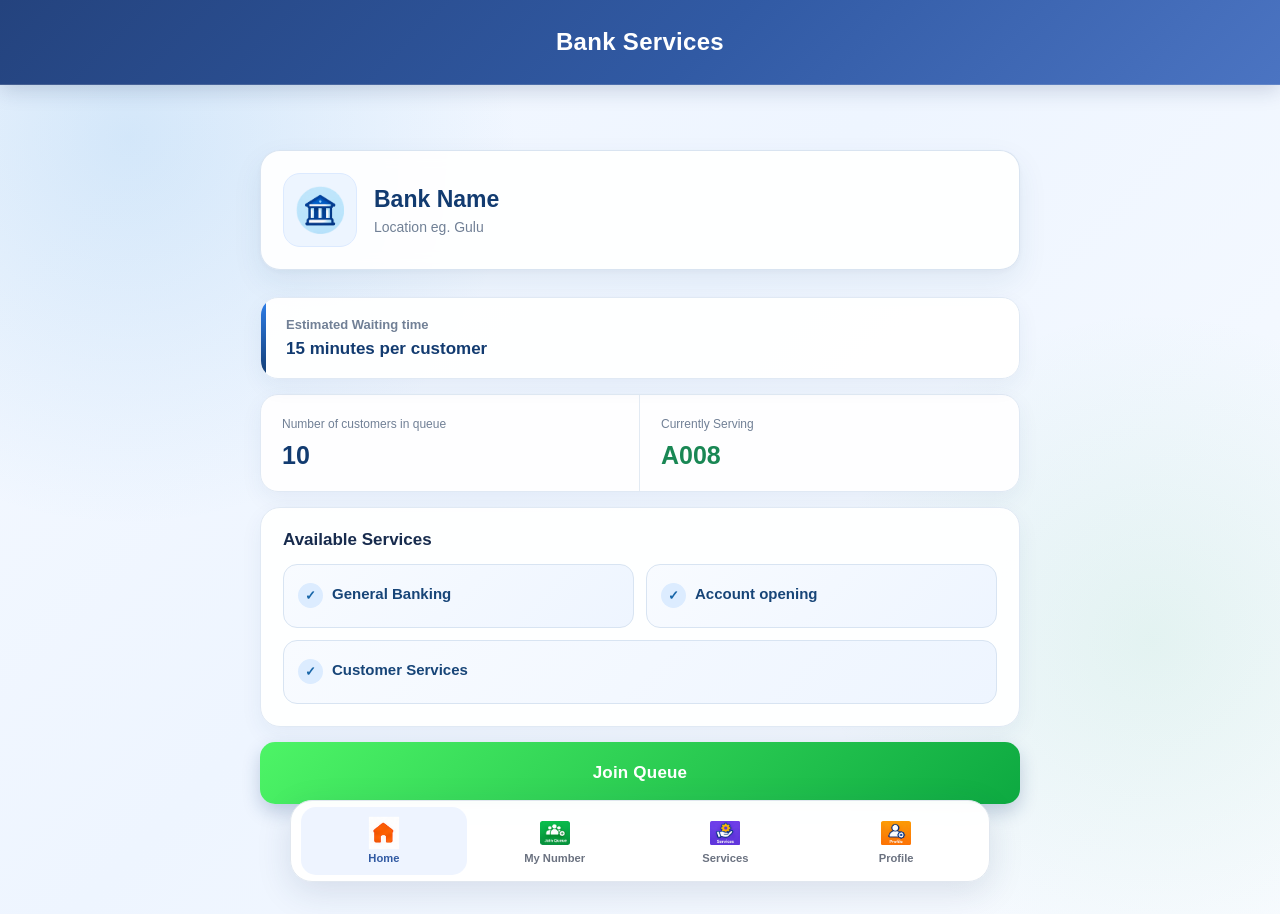
==== HTML/bank_services.html @ 8c852542 "Add files via upload" ====
<!DOCTYPE html>
<html lang="en">
<head>
    <meta charset="UTF-8">
    <meta name="viewport" content="width=device-width, initial-scale=1.0">
    <title>Bank Services</title>
    <link rel="stylesheet" href="../CSS/home.css">
    <link rel="stylesheet" href="../CSS/bank_services.css">
</head>
<body>
    <header class="header">
        
        <div class="logo-text">
            <!-- <img src="../images/app-images/back.png" alt="Back"> -->
            <h2>Bank Services</h2>
        </div>
        

    </header>

    <section class="bank_name">
        <div class="bank_details">
            <img src="../images/app-images/banks.png" alt="Bank logo">
            <div>
                <h2>Bank Name</h2>
                <p>Location eg. Gulu</p>
            </div>
            
        </div>
        
    </section>
    <section class="bank_info">
        <form action="#" method="get">
            <div>
                <p>Estimated Waiting time</p>
                <label for="waiting time" name = "waiting_time">15 minutes per customer</label> 
            </div>
            <div class="queue_info">
                <div>
                    <p>Number of customers in queue</p>
                    <label for="customers_in_queue" name = "customers_in_queue">10</label>
                </div>
                <div>
                    <p>Currently Serving</p>
                    <label for="currently_serving" name = "currently_serving">A008</label>

                </div>
            </div>
            <div class="available_services">
                <label for="Available Services">
                    Available Services
                </label>
                <a href="">
                    <button type="button" class="service_offered" name="service_offered">General Banking</button>
                </a>
                <a href="">
                    <button type="button" class="service_offered" name="service_offered">Account opening</button>
                </a>
                <a href="">
                    <button type="button" class="service_offered" name="service_offered">Customer Services</button>
                </a>
                
                
                
            </div>
            <button type="button" class="join_queue">Join Queue</button>

            
        </form>
        
    </section>
    
    
    <footer class="footer_items">
        <a href="home.html">
            <div>
                <img src="../images/app-images/home.png" alt="home">
                <label for="home">Home</label>
            </div>
        </a>
        
        <a href="#">
            <div>
                <img src="../images/app-images/join_queue.png" alt="My number">
                <label for="home">My Number</label>
            </div>
        </a>
        <a href="service_choice.html">
            <div>
                <img src="../images/app-images/services.png" alt="Services">
                <label for="home">Services</label>
            </div>
        </a>
        
        <a href="#">
            <div>
                <img src="../images/app-images/user_profile.png" alt="Profile">
                <label for="home">Profile</label>
            </div>

        </a>
    </footer>

</body>
</html>
---- CSS/home.css ----
```css
/* =====================================================
   SMARTQUEUE UGANDA - HOME PAGE
   RESPONSIVE MOBILE + TABLET + DESKTOP
   ===================================================== */


/* =====================================================
   GENERAL RESET
   ===================================================== */

* {
    margin: 0;
    padding: 0;
    box-sizing: border-box;
}

html {
    scroll-behavior: smooth;
    width: 100%;
    overflow-x: hidden;
}

body {
    width: 100%;
    min-height: 100vh;

    font-family:
        Georgia,
        "Times New Roman",
        Times,
        serif;

    background:
        linear-gradient(
            180deg,
            #f8fafc 0%,
            #eef4fc 100%
        );

    color: #1f2937;

    /*
       IMPORTANT:
       The header is fixed, so the body must
       reserve space for it.
    */
    padding-top: 105px;

    /*
       Space for the fixed footer.
    */
    padding-bottom: 125px;

    overflow-x: hidden;
}


/* =====================================================
   HEADER
   ===================================================== */

.header {
    position: fixed;

    top: 0;
    left: 0;

    width: 100%;
    height: 82px;

    display: flex;
    align-items: center;

    padding:
        0 6%;

    gap: 15px;

    background:
        linear-gradient(
            135deg,
            #24437e 0%,
            #315aa4 55%,
            #4b74c2 100%
        );

    border-bottom:
        1px solid
        rgba(255, 255, 255, 0.15);

    box-shadow:
        0 5px 20px
        rgba(20, 45, 90, 0.18);

    z-index: 9999;
}


/* Header logo */

.header > img {
    width: 48px;
    height: 48px;

    object-fit: contain;

    flex-shrink: 0;

    filter:
        drop-shadow(
            0 3px 6px
            rgba(0, 0, 0, 0.2)
        );
}


/* Header title */

.header .logo-text {
    flex: 1;

    display: flex;
    align-items: center;
    justify-content: center;

    min-width: 0;
}


/* Header title text */

.header .logo-text h2 {
    margin: 0;

    color: #ffffff;

    font-size:
        clamp(
            1.1rem,
            2vw,
            1.5rem
        );

    font-weight: 700;

    letter-spacing: 0.3px;

    text-align: center;

    white-space: nowrap;
}


/* =====================================================
   GREETING SECTION
   ===================================================== */

.greeting {
    width: 90%;
    max-width: 1100px;

    /*
       IMPORTANT:
       Do NOT use a large margin-top here.
       The body padding already creates space
       below the fixed header.
    */
    margin:
        10px auto 35px;

    padding: 0;
}


/* Greeting heading */

.greeting h1 {
    margin: 0 0 10px;

    color: #172033;

    font-size:
        clamp(
            1.7rem,
            4vw,
            2.5rem
        );

    font-weight: 700;

    line-height: 1.2;
}


/* Greeting paragraph */

.greeting p {
    margin: 0;

    color: #6b7280;

    font-size:
        clamp(
            0.95rem,
            2vw,
            1.2rem
        );

    line-height: 1.6;
}


/* =====================================================
   MAIN SERVICES
   ===================================================== */

.services {
    width: 90%;
    max-width: 1100px;

    margin:
        0 auto 45px;

    display: grid;

    grid-template-columns:
        repeat(2, 1fr);

    gap: 20px;
}


/* Service card */

.services > div {
    min-height: 175px;

    display: flex;

    align-items: center;
    justify-content: center;

    padding: 18px;

    background:
        linear-gradient(
            135deg,
            #ffffff,
            #f7faff
        );

    border:
        1px solid #e0e7f1;

    border-radius: 18px;

    box-shadow:
        0 6px 20px
        rgba(31, 55, 95, 0.07);

    transition:
        transform 0.25s ease,
        box-shadow 0.25s ease,
        border-color 0.25s ease;
}


/* Service link */

.services a {
    width: 100%;
    height: 100%;

    display: flex;

    align-items: center;
    justify-content: center;

    text-decoration: none;
}


/* Service image */

.services img {
    width: 100%;
    max-width: 210px;

    height: auto;

    display: block;

    object-fit: contain;

    transition:
        transform 0.25s ease;
}


/* Hover */

.services > div:hover {
    transform:
        translateY(-5px);

    border-color:
        #4775c5;

    box-shadow:
        0 13px 30px
        rgba(31, 55, 95, 0.12);
}

.services > div:hover img {
    transform:
        scale(1.05);
}


/* Click */

.services > div:active {
    transform:
        scale(0.98);
}


/* =====================================================
   POPULAR SERVICES TITLE
   ===================================================== */

body > h2 {
    width: 90%;
    max-width: 1100px;

    margin:
        0 auto 20px;

    color: #172033;

    font-size:
        clamp(
            1.25rem,
            3vw,
            1.7rem
        );

    font-weight: 700;
}


/* =====================================================
   POPULAR SERVICES
   ===================================================== */

.popular.Services {
    width: 90%;
    max-width: 1100px;

    margin:
        0 auto 45px;

    display: grid;

    grid-template-columns:
        repeat(4, 1fr);

    gap: 20px;
}


/* Popular service card */

.popular.Services .service1 {
    min-height: 190px;

    display: flex;

    flex-direction: column;

    align-items: center;
    justify-content: center;

    padding: 16px;

    background: #ffffff;

    border:
        1px solid #e1e7f0;

    border-radius: 18px;

    box-shadow:
        0 6px 18px
        rgba(31, 55, 95, 0.06);

    transition:
        transform 0.25s ease,
        box-shadow 0.25s ease,
        border-color 0.25s ease;
}


/* Popular service link */

.popular.Services .service1 a {
    width: 100%;

    display: flex;

    align-items: center;
    justify-content: center;

    text-decoration: none;
}


/* Popular service image */

.popular.Services .service1 img {
    width: 100%;

    max-width: 145px;

    height: 115px;

    object-fit: contain;

    transition:
        transform 0.25s ease;
}


/* Popular service label */

.popular.Services .service1 label {
    display: block;

    margin-top: 10px;

    color: #1f2937;

    font-size: 0.95rem;

    font-weight: 600;

    line-height: 1.3;

    text-align: center;
}


/* Popular service hover */

.popular.Services .service1:hover {
    transform:
        translateY(-5px);

    border-color:
        #4775c5;

    box-shadow:
        0 13px 28px
        rgba(31, 55, 95, 0.11);
}

.popular.Services .service1:hover img {
    transform:
        scale(1.06);
}

.popular.Services .service1:hover label {
    color: #315aa3;
}


/* =====================================================
   FOOTER NAVIGATION
   ===================================================== */

.footer_items {
    position: fixed;

    left: 50%;

    bottom: 18px;

    transform:
        translateX(-50%);

    width:
        min(700px, 92%);

    height: 82px;

    display: grid;

    grid-template-columns:
        repeat(4, 1fr);

    align-items: center;

    gap: 5px;

    padding:
        6px 10px;

    background:
        rgba(
            255,
            255,
            255,
            0.97
        );

    border:
        1px solid #e1e7ef;

    border-radius: 22px;

    box-shadow:
        0 10px 35px
        rgba(31, 55, 95, 0.13);

    backdrop-filter:
        blur(15px);

    -webkit-backdrop-filter:
        blur(15px);

    z-index: 9999;
}


/* Footer links */

.footer_items > a {
    width: 100%;
    height: 68px;

    display: flex;

    align-items: center;
    justify-content: center;

    text-decoration: none;

    color: #6b7280;
}


/* Footer item */

.footer_items > a > div {
    width: 100%;
    height: 100%;

    display: flex;

    flex-direction: column;

    align-items: center;
    justify-content: center;

    gap: 4px;

    border-radius: 15px;

    transition:
        background 0.25s ease,
        transform 0.25s ease;
}


/* Footer icons */

.footer_items img {
    width: 30px;
    height: 30px;

    object-fit: contain;

    transition:
        transform 0.25s ease;
}


/* Footer labels */

.footer_items label {
    color: #6b7280;

    font-size: 0.7rem;

    font-weight: 600;

    text-align: center;

    white-space: nowrap;
}


/* Footer hover */

.footer_items > a:hover > div {
    background: #f0f5ff;

    transform:
        translateY(-3px);
}

.footer_items > a:hover img {
    transform:
        scale(1.1);
}

.footer_items > a:hover label {
    color: #315aa3;
}


/* Active Home */

.footer_items > a:first-child > div {
    background: #eef4ff;
}

.footer_items > a:first-child label {
    color: #315aa3;

    font-weight: 700;
}

.footer_items > a:first-child img {
    transform:
        scale(1.08);
}


/* =====================================================
   TABLET
   ===================================================== */

@media (min-width: 600px)
       and (max-width: 899px) {

    body {
        padding-top: 100px;
        padding-bottom: 115px;
    }


    .header {
        height: 78px;

        padding:
            0 5%;
    }


    .greeting {
        margin-top: 5px;
    }


    .services {
        grid-template-columns:
            repeat(2, 1fr);

        gap: 20px;
    }


    .services > div {
        min-height: 200px;
    }


    .popular.Services {
        grid-template-columns:
            repeat(2, 1fr);
    }


    .footer_items {
        bottom: 10px;
    }
}


/* =====================================================
   DESKTOP
   ===================================================== */

@media (min-width: 900px) {

    body {
        padding-top: 115px;
        padding-bottom: 125px;
    }


    .header {
        height: 85px;

        padding:
            0 8%;
    }


    .header > img {
        width: 52px;
        height: 52px;
    }


    .greeting {
        margin-top: 5px;

        margin-bottom: 38px;
    }


    .greeting h1 {
        font-size: 2.4rem;
    }


    .services {
        grid-template-columns:
            repeat(4, 1fr);

        gap: 24px;

        margin-bottom: 50px;
    }


    .services > div {
        min-height: 225px;

        padding: 22px;
    }


    .services img {
        max-width: 190px;
    }


    .popular.Services {
        grid-template-columns:
            repeat(4, 1fr);

        gap: 22px;
    }


    .popular.Services .service1 {
        min-height: 205px;
    }
}


/* =====================================================
   LARGE DESKTOP
   ===================================================== */

@media (min-width: 1200px) {

    .greeting,
    .services,
    body > h2,
    .popular.Services {
        max-width: 1150px;
    }


    .greeting {
        margin-top: 5px;
    }


    .services {
        gap: 28px;
    }


    .services > div {
        min-height: 245px;
    }


    .popular.Services {
        gap: 25px;
    }


    .popular.Services .service1 {
        min-height: 215px;
    }
}


/* =====================================================
   MOBILE
   ===================================================== */

@media (max-width: 599px) {

    body {
        padding-top: 86px;
        padding-bottom: 92px;
    }


    /* Header */

    .header {
        height: 68px;

        padding:
            0 5%;
    }


    .header > img {
        width: 42px;
        height: 42px;
    }


    .header .logo-text h2 {
        font-size: 1.05rem;
    }


    /* Greeting */

    .greeting {
        width: 90%;

        margin:
            5px auto 25px;
    }


    .greeting h1 {
        font-size: 1.55rem;

        margin-bottom: 8px;
    }


    .greeting p {
        font-size: 0.92rem;

        line-height: 1.5;
    }


    /* Main services */

    .services {
        width: 90%;

        grid-template-columns:
            repeat(2, 1fr);

        gap: 14px;

        margin-bottom: 35px;
    }


    .services > div {
        min-height: 145px;

        padding: 10px;

        border-radius: 15px;
    }


    .services img {
        max-width: 130px;
    }


    /* Popular title */

    body > h2 {
        width: 90%;

        margin:
            0 auto 15px;

        font-size: 1.25rem;
    }


    /* Popular services */

    .popular.Services {
        width: 90%;

        grid-template-columns:
            repeat(2, 1fr);

        gap: 13px;

        margin-bottom: 30px;
    }


    .popular.Services .service1 {
        min-height: 150px;

        padding: 10px;

        border-radius: 15px;
    }


    .popular.Services .service1 img {
        max-width: 110px;

        height: 85px;
    }


    .popular.Services .service1 label {
        margin-top: 7px;

        font-size: 0.8rem;
    }


    /* Footer */

    .footer_items {
        bottom: 0;

        width: 100%;

        height: 76px;

        padding:
            5px 3px;

        border-radius:
            20px 20px 0 0;
    }


    .footer_items > a {
        height: 66px;
    }


    .footer_items img {
        width: 28px;
        height: 28px;
    }


    .footer_items label {
        font-size: 0.62rem;
    }
}


/* =====================================================
   VERY SMALL PHONES
   ===================================================== */

@media (max-width: 380px) {

    .greeting h1 {
        font-size: 1.4rem;
    }


    .greeting p {
        font-size: 0.85rem;
    }


    .services {
        gap: 11px;
    }


    .services > div {
        min-height: 125px;

        padding: 7px;
    }


    .services img {
        max-width: 110px;
    }


    .popular.Services {
        gap: 10px;
    }


    .popular.Services .service1 {
        min-height: 135px;

        padding: 7px;
    }


    .popular.Services .service1 img {
        max-width: 95px;

        height: 75px;
    }


    .popular.Services .service1 label {
        font-size: 0.72rem;
    }


    .footer_items img {
        width: 26px;
        height: 26px;
    }


    .footer_items label {
        font-size: 0.57rem;
    }
}
---- CSS/bank_services.css ----
/* =========================================================
   SMARTQUEUE UGANDA
   BANK SERVICES PAGE
   ---------------------------------------------------------
   NOTE:
   Header and footer are intentionally NOT styled here.
   ========================================================= */


/* =========================================================
   GLOBAL RESET
   ========================================================= */

* {
    margin: 0;
    padding: 0;
    box-sizing: border-box;
}

html {
    scroll-behavior: smooth;
}

body {
    font-family: Arial, Helvetica, sans-serif;
    color: #172b4d;
    min-height: 100vh;

    /*
       Creative background:
       soft blue gradient + subtle radial highlights
    */

    background:
        radial-gradient(
            circle at 10% 15%,
            rgba(66, 153, 225, 0.18),
            transparent 28%
        ),
        radial-gradient(
            circle at 90% 70%,
            rgba(72, 187, 120, 0.10),
            transparent 25%
        ),
        linear-gradient(
            135deg,
            #f5f9ff 0%,
            #eef5ff 45%,
            #f8fbff 100%
        );

    padding-bottom: 30px;
}


/* =========================================================
   MAIN BANK SECTION
   ========================================================= */

.bank_name {
    width: 100%;
    padding: 25px 16px 10px;
}


/* =========================================================
   BANK DETAILS CARD
   ========================================================= */

.bank_details {
    width: 100%;
    max-width: 720px;
    margin: 0 auto;

    display: flex;
    align-items: center;
    gap: 17px;

    padding: 20px;

    background: rgba(255, 255, 255, 0.92);

    border: 1px solid rgba(213, 225, 240, 0.9);
    border-radius: 20px;

    box-shadow:
        0 12px 30px rgba(27, 72, 113, 0.08),
        0 2px 6px rgba(27, 72, 113, 0.04);

    backdrop-filter: blur(8px);
}


/* Bank logo */

.bank_details img {
    width: 68px;
    height: 68px;

    object-fit: contain;

    padding: 12px;

    background: #edf5ff;

    border: 1px solid #dceaff;

    border-radius: 17px;

    flex-shrink: 0;
}


/* Bank name */

.bank_details h2 {
    font-size: 21px;
    font-weight: 700;

    color: #123b70;

    margin-bottom: 6px;
}


/* Location */

.bank_details p {
    font-size: 14px;
    color: #718096;
}


/* =========================================================
   BANK INFORMATION SECTION
   ========================================================= */

.bank_info {
    width: 100%;
    padding: 10px 16px 25px;
}

.bank_info form {
    width: 100%;
    max-width: 720px;

    margin: 0 auto;

    display: flex;
    flex-direction: column;

    gap: 15px;
}


/* =========================================================
   GENERAL INFORMATION CARD
   ========================================================= */

.bank_info form > div:first-child {
    background: rgba(255, 255, 255, 0.94);

    padding: 19px 20px;

    border-radius: 18px;

    border: 1px solid #e0e9f4;

    box-shadow:
        0 8px 22px rgba(27, 72, 113, 0.06);

    position: relative;

    overflow: hidden;
}


/* Small decorative line */

.bank_info form > div:first-child::before {
    content: "";

    position: absolute;

    left: 0;
    top: 0;

    width: 5px;
    height: 100%;

    background: linear-gradient(
        to bottom,
        #2f80ed,
        #123b70
    );
}


/* Information title */

.bank_info form > div:first-child p {
    margin-bottom: 7px;

    font-size: 13px;
    font-weight: 600;

    color: #718096;

    padding-left: 5px;
}


/* Waiting time */

.bank_info form > div:first-child label {
    display: block;

    font-size: 17px;
    font-weight: 700;

    color: #123b70;

    padding-left: 5px;
}


/* =========================================================
   QUEUE INFORMATION
   ========================================================= */

.queue_info {
    display: grid;

    grid-template-columns: 1fr 1fr;

    background: rgba(255, 255, 255, 0.94);

    border: 1px solid #e0e9f4;

    border-radius: 18px;

    overflow: hidden;

    box-shadow:
        0 8px 22px rgba(27, 72, 113, 0.06);
}


/* Individual queue information */

.queue_info > div {
    padding: 19px 18px;

    position: relative;
}


/* Divider */

.queue_info > div:first-child {
    border-right: 1px solid #e2eaf3;
}


/* Queue titles */

.queue_info p {
    font-size: 12px;

    line-height: 1.4;

    color: #718096;

    margin-bottom: 8px;
}


/* Queue numbers */

.queue_info label {
    display: block;

    font-size: 23px;

    font-weight: 800;

    color: #123b70;
}


/* Currently serving special styling */

.queue_info > div:last-child label {
    color: #198754;
}


/* =========================================================
   AVAILABLE SERVICES
   ========================================================= */

.available_services {
    background: rgba(255, 255, 255, 0.96);

    padding: 20px;

    border-radius: 20px;

    border: 1px solid #e0e9f4;

    box-shadow:
        0 8px 22px rgba(27, 72, 113, 0.06);

    display: flex;

    flex-wrap: wrap;

    gap: 12px;
}


/* Available Services heading */

.available_services > label {
    width: 100%;

    display: block;

    font-size: 17px;

    font-weight: 700;

    color: #172b4d;

    margin-bottom: 2px;
}


/* =========================================================
   SERVICE BUTTONS
   ========================================================= */

.available_services a {
    /*
       Two buttons per row
    */

    flex: 1 1 calc(50% - 6px);

    min-width: 0;

    text-decoration: none;

    display: flex;
}


/* Service button */

.service_offered {
    width: 100%;

    min-height: 58px;

    padding: 12px 14px;

    border: 1px solid #d8e4f2;

    border-radius: 14px;

    background:
        linear-gradient(
            135deg,
            #f8fbff,
            #eef5ff
        );

    color: #174578;

    font-size: 14px;

    font-weight: 700;

    text-align: left;

    cursor: pointer;

    transition:
        transform 0.2s ease,
        box-shadow 0.2s ease,
        background 0.2s ease,
        border-color 0.2s ease;

    position: relative;

    overflow: hidden;
}


/* Small service indicator */

.service_offered::before {
    content: "✓";

    display: inline-flex;

    align-items: center;
    justify-content: center;

    width: 25px;
    height: 25px;

    margin-right: 9px;

    border-radius: 50%;

    background: #dcecff;

    color: #1765a8;

    font-size: 13px;

    font-weight: 800;

    vertical-align: middle;
}


/* Hover effect */

.service_offered:hover {
    transform: translateY(-2px);

    border-color: #8db9e8;

    background:
        linear-gradient(
            135deg,
            #eef6ff,
            #e4f0ff
        );

    box-shadow:
        0 7px 15px rgba(31, 92, 145, 0.10);
}


/* Click effect */

.service_offered:active {
    transform: scale(0.98);
}


/* Focus */

.service_offered:focus {
    outline: none;

    border-color: #2f80ed;

    box-shadow:
        0 0 0 3px rgba(47, 128, 237, 0.13);
}


/* =========================================================
   ODD NUMBER OF SERVICES
   ---------------------------------------------------------
   The last service expands to fill the remaining width.
   ========================================================= */

.available_services a:last-child:nth-child(odd) {
    flex-basis: 100%;
}


/*
   Because the heading label is the first child,
   this rule handles the actual service links correctly
   when there are 3, 5, 7... services.
*/

.available_services a:last-child {
    flex-grow: 1;
}


/* =========================================================
   JOIN QUEUE BUTTON
   ========================================================= */

.join_queue {
    width: 100%;

    min-height: 58px;

    border: none;

    border-radius: 15px;

    background:
        linear-gradient(
            135deg,
            #4df466,
            #0da941
        );

    color: #ffffff;

    font-size: 16px;

    font-weight: 700;

    letter-spacing: 0.2px;

    cursor: pointer;

    box-shadow:
        0 8px 18px rgba(18, 59, 112, 0.22);

    transition:
        transform 0.2s ease,
        box-shadow 0.2s ease,
        background 0.2s ease;
}


/* Join Queue hover */

.join_queue:hover {
    transform: translateY(-2px);

    background:
        linear-gradient(
            135deg,
            #0e315d,
            #174f8d
        );

    box-shadow:
        0 11px 23px rgba(18, 59, 112, 0.28);
}


/* Join Queue active */

.join_queue:active {
    transform: translateY(0);

    box-shadow:
        0 5px 12px rgba(18, 59, 112, 0.20);
}


/* =========================================================
   TABLET
   ========================================================= */

@media (min-width: 600px) {

    .bank_name {
        padding: 30px 25px 12px;
    }

    .bank_info {
        padding: 12px 25px 30px;
    }


    .bank_details {
        padding: 22px;
    }


    .bank_details img {
        width: 74px;
        height: 74px;
    }


    .bank_details h2 {
        font-size: 23px;
    }


    .queue_info > div {
        padding: 21px;
    }


    .queue_info label {
        font-size: 25px;
    }


    .service_offered {
        min-height: 62px;

        font-size: 15px;

    }
    .join_queue {
    
        margin-bottom: 50px;

       
    }
}


/* =========================================================
   DESKTOP
   ========================================================= */

@media (min-width: 900px) {

    .bank_name {

        padding-top: 35px;
    }


    .bank_info {
        padding-top: 15px;
    }


    .bank_details {
        max-width: 760px;
    }


    .bank_info form {
        max-width: 760px;
    }


    .available_services {
        padding: 22px;
    }


    .service_offered {
        min-height: 64px;

        font-size: 15px;
    }


    .join_queue {
        min-height: 62px;
        margin-bottom: 50px;

        font-size: 17px;
    }
}


/* =========================================================
   SMALL PHONES
   ========================================================= */

@media (max-width: 360px) {

    .bank_details {
        padding: 15px;
        gap: 12px;
    }


    .bank_details img {
        width: 55px;
        height: 55px;
    }


    .bank_details h2 {
        font-size: 18px;
    }


    .bank_details p {
        font-size: 12px;
    }


    .queue_info > div {
        padding: 15px 12px;
    }


    .queue_info p {
        font-size: 11px;
    }


    .queue_info label {
        font-size: 20px;
    }


    .available_services {
        padding: 16px;
        gap: 9px;
    }


    .service_offered {
        min-height: 55px;

        padding: 9px;

        font-size: 12px;
    }


    .service_offered::before {
        width: 21px;
        height: 21px;

        margin-right: 5px;

        font-size: 11px;
    }
}
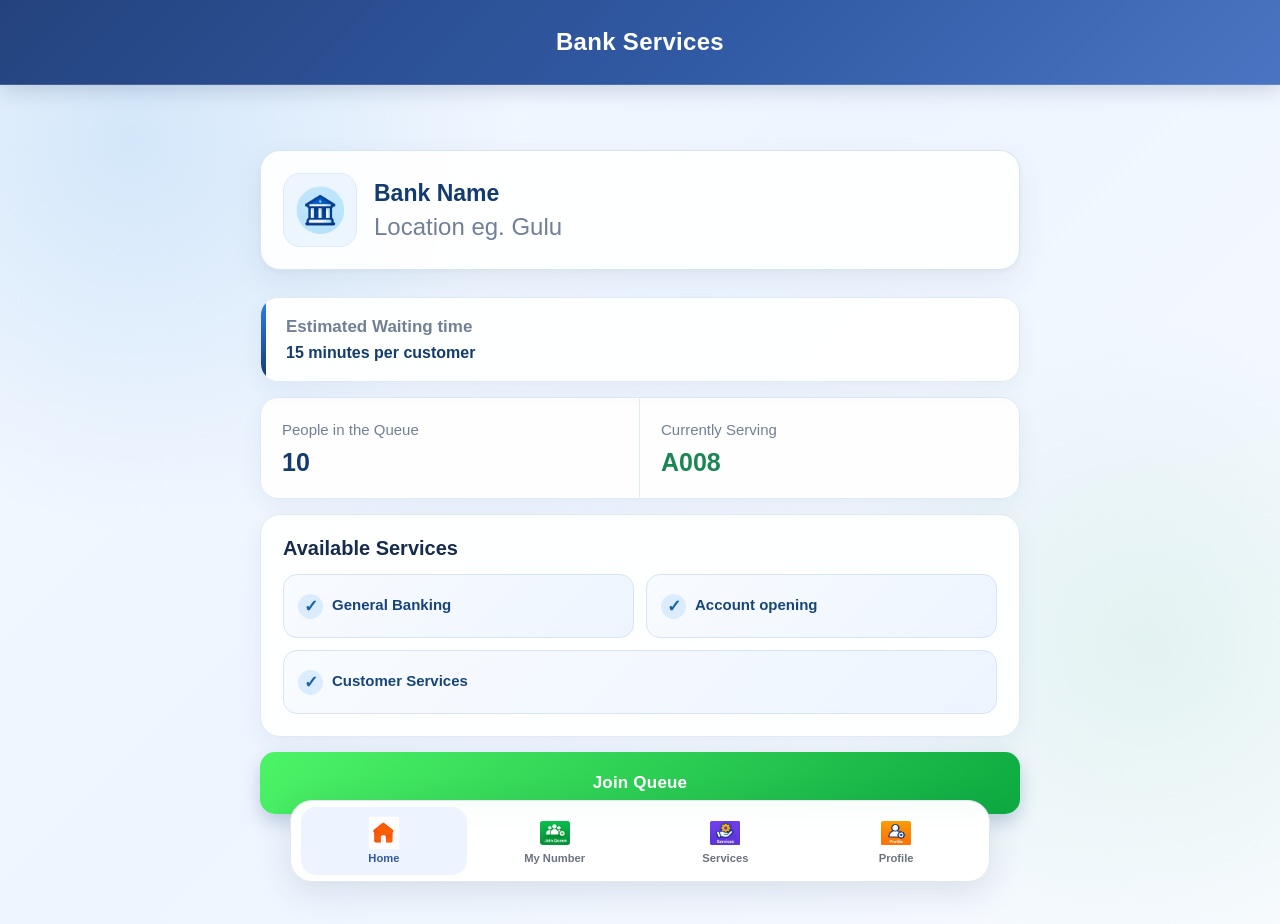
==== commit 644fd373: "Add files via upload" ====
--- a/HTML/bank_services.html
+++ b/HTML/bank_services.html
@@ -37,7 +37,7 @@
             </div>
             <div class="queue_info">
                 <div>
-                    <p>Number of customers in queue</p>
+                    <p>People in the Queue</p>
                     <label for="customers_in_queue" name = "customers_in_queue">10</label>
                 </div>
                 <div>
--- a/CSS/bank_services.css
+++ b/CSS/bank_services.css
@@ -25,6 +25,7 @@
 body {
     font-family: Arial, Helvetica, sans-serif;
     color: #172b4d;
+    background-color: #8db9e8;
     min-height: 100vh;
 
     /*
@@ -127,7 +128,7 @@
 /* Location */
 
 .bank_details p {
-    font-size: 14px;
+    font-size: 24px;
     color: #718096;
 }
 
@@ -202,7 +203,7 @@
 .bank_info form > div:first-child p {
     margin-bottom: 7px;
 
-    font-size: 13px;
+    font-size: 17px;
     font-weight: 600;
 
     color: #718096;
@@ -216,7 +217,7 @@
 .bank_info form > div:first-child label {
     display: block;
 
-    font-size: 17px;
+    font-size: 16px;
     font-weight: 700;
 
     color: #123b70;
@@ -265,8 +266,8 @@
 
 /* Queue titles */
 
-.queue_info p {
-    font-size: 12px;
+.queue_info div p {
+    font-size: 15px;
 
     line-height: 1.4;
 
@@ -281,7 +282,7 @@
 .queue_info label {
     display: block;
 
-    font-size: 23px;
+    font-size: 20px;
 
     font-weight: 800;
 
@@ -327,7 +328,7 @@
 
     display: block;
 
-    font-size: 17px;
+    font-size: 20px;
 
     font-weight: 700;
 
@@ -378,7 +379,7 @@
 
     color: #174578;
 
-    font-size: 14px;
+    font-size: 18px;
 
     font-weight: 700;
 
@@ -419,7 +420,7 @@
 
     color: #1765a8;
 
-    font-size: 13px;
+    font-size: 17px;
 
     font-weight: 800;
 
@@ -509,7 +510,7 @@
 
     color: #ffffff;
 
-    font-size: 16px;
+    font-size: 18px;
 
     font-weight: 700;
 
